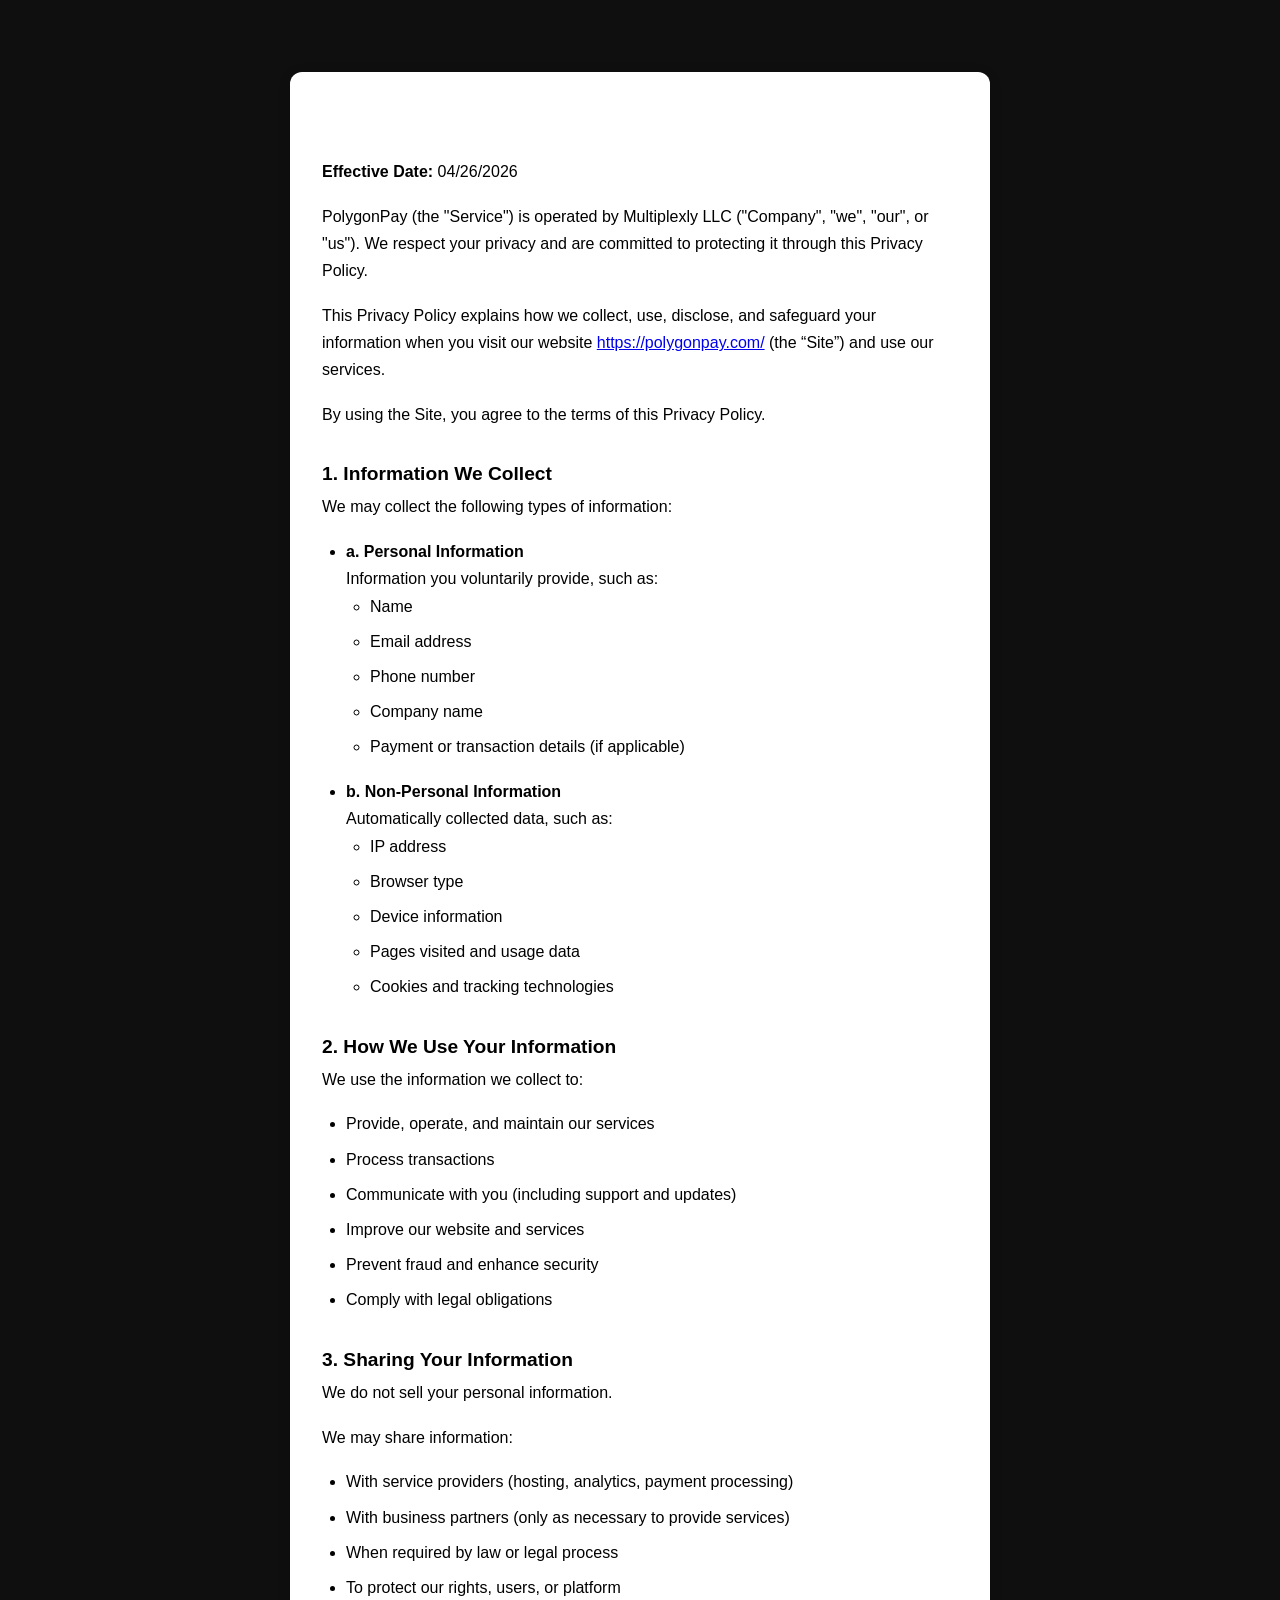
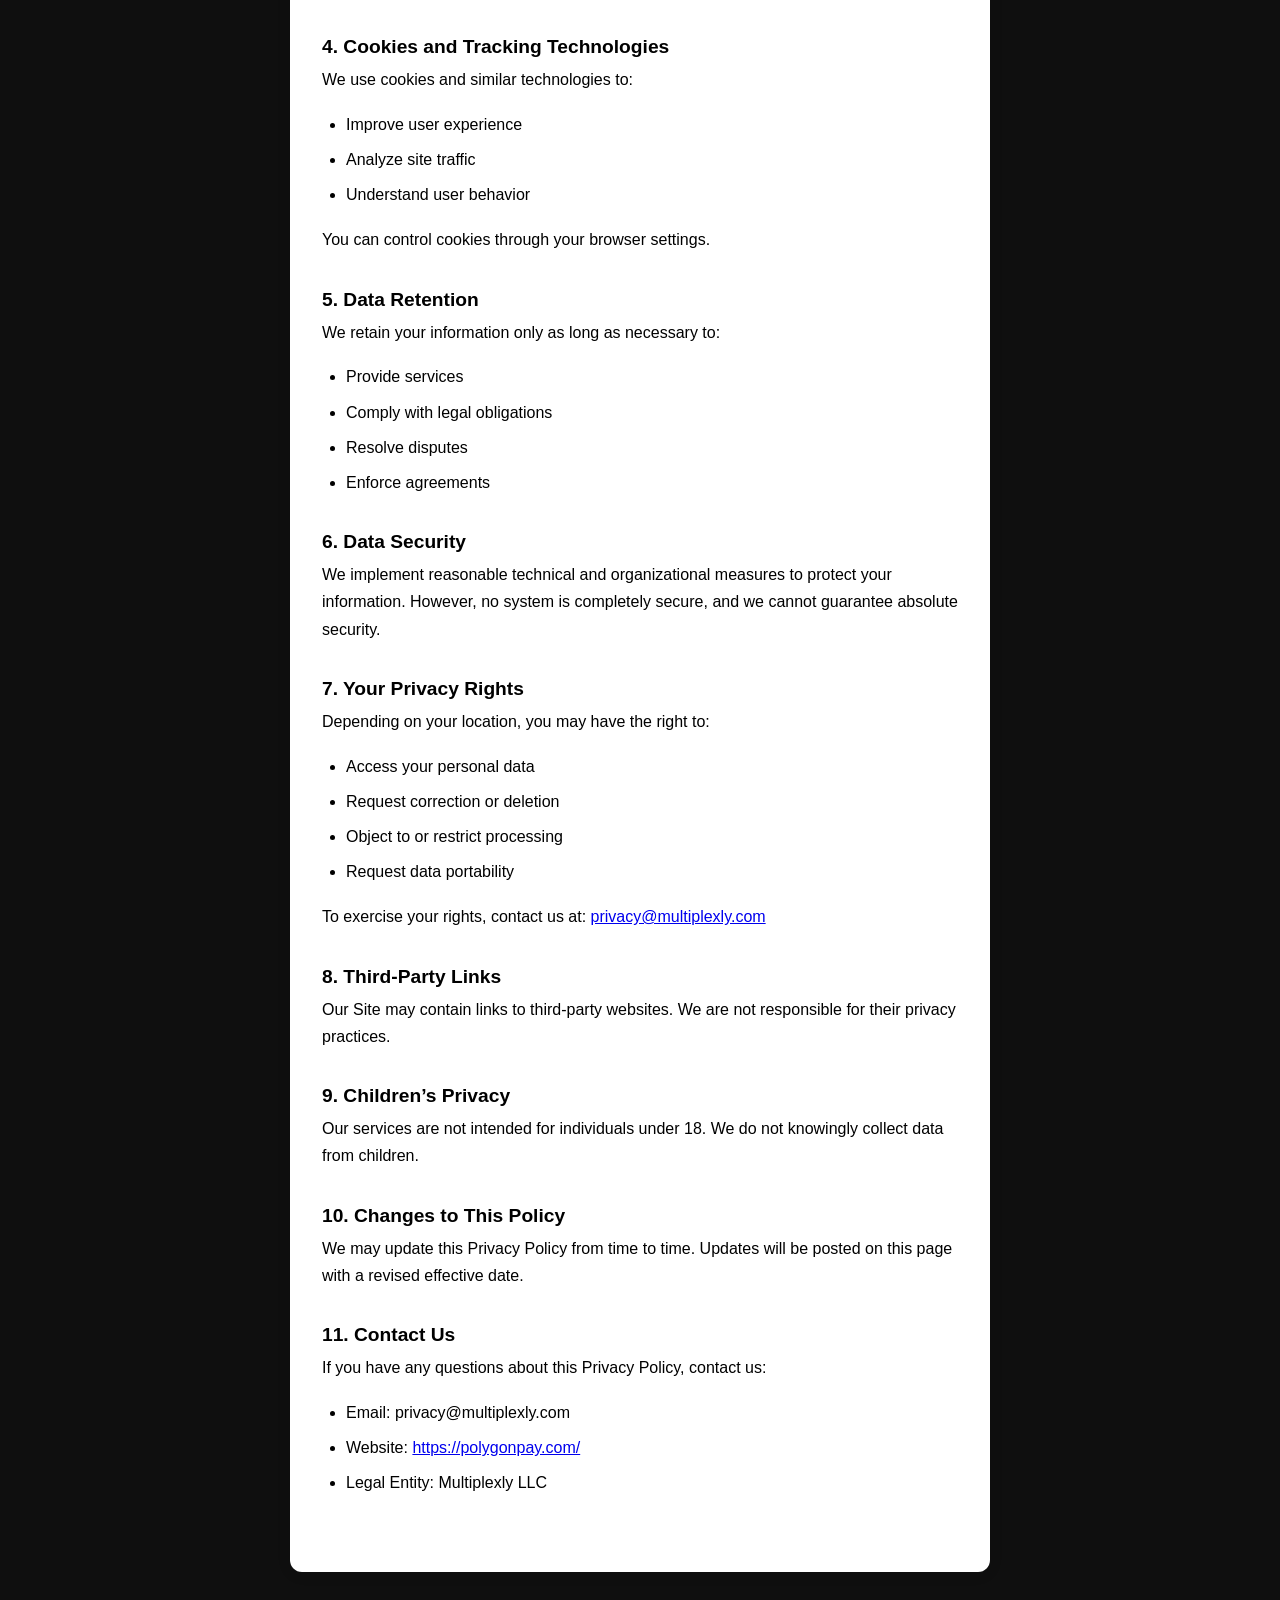
==== public/privacy-policy.html @ 552d6b1a "Fix footer link to Privacy Policy and add new Privacy Policy page Co-authored-by: Copilot <copilot@g" ====
<!DOCTYPE html>
<html lang="en">
<head>
  <meta charset="UTF-8">
  <meta name="viewport" content="width=device-width, initial-scale=1.0">
  <title>Privacy Policy — PolygonPay</title>
  <meta name="description" content="Privacy Policy for PolygonPay, a non-custodial Ethereum and Polygon wallet generator by Multiplexly LLC.">
  <link rel="stylesheet" href="styles.css">
  <style>
    .privacy-container { max-width: 700px; margin: 2.5rem auto; background: #fff; border-radius: 12px; box-shadow: 0 2px 16px #0001; padding: 2.5rem 2rem; color: #000; }
    .privacy-container h1 { font-size: 2.1rem; margin-bottom: 0.5rem; }
    .privacy-container h2 { font-size: 1.2rem; margin-top: 2rem; margin-bottom: 0.5rem; }
    .privacy-container p, .privacy-container ul { font-size: 1rem; line-height: 1.7; margin-bottom: 1.1rem; }
    .privacy-container ul { padding-left: 1.5rem; }
    .privacy-container li { margin-bottom: 0.5rem; }
    .privacy-section { margin-bottom: 2.2rem; }
    @media (max-width: 600px) { .privacy-container { padding: 1.2rem 0.5rem; } }
  </style>
</head>
<body>
  <div class="privacy-container">
    <h1>Privacy Policy</h1>
    <p><strong>Effective Date:</strong> 04/26/2026</p>
    <div class="privacy-section">
      <p>PolygonPay (the "Service") is operated by Multiplexly LLC ("Company", "we", "our", or "us"). We respect your privacy and are committed to protecting it through this Privacy Policy.</p>
      <p>This Privacy Policy explains how we collect, use, disclose, and safeguard your information when you visit our website <a href="https://polygonpay.com/" target="_blank" rel="noopener">https://polygonpay.com/</a> (the “Site”) and use our services.</p>
      <p>By using the Site, you agree to the terms of this Privacy Policy.</p>
    </div>
    <div class="privacy-section">
      <h2>1. Information We Collect</h2>
      <p>We may collect the following types of information:</p>
      <ul>
        <li><strong>a. Personal Information</strong><br>
          Information you voluntarily provide, such as:
          <ul>
            <li>Name</li>
            <li>Email address</li>
            <li>Phone number</li>
            <li>Company name</li>
            <li>Payment or transaction details (if applicable)</li>
          </ul>
        </li>
        <li><strong>b. Non-Personal Information</strong><br>
          Automatically collected data, such as:
          <ul>
            <li>IP address</li>
            <li>Browser type</li>
            <li>Device information</li>
            <li>Pages visited and usage data</li>
            <li>Cookies and tracking technologies</li>
          </ul>
        </li>
      </ul>
    </div>
    <div class="privacy-section">
      <h2>2. How We Use Your Information</h2>
      <p>We use the information we collect to:</p>
      <ul>
        <li>Provide, operate, and maintain our services</li>
        <li>Process transactions</li>
        <li>Communicate with you (including support and updates)</li>
        <li>Improve our website and services</li>
        <li>Prevent fraud and enhance security</li>
        <li>Comply with legal obligations</li>
      </ul>
    </div>
    <div class="privacy-section">
      <h2>3. Sharing Your Information</h2>
      <p>We do not sell your personal information.</p>
      <p>We may share information:</p>
      <ul>
        <li>With service providers (hosting, analytics, payment processing)</li>
        <li>With business partners (only as necessary to provide services)</li>
        <li>When required by law or legal process</li>
        <li>To protect our rights, users, or platform</li>
      </ul>
    </div>
    <div class="privacy-section">
      <h2>4. Cookies and Tracking Technologies</h2>
      <p>We use cookies and similar technologies to:</p>
      <ul>
        <li>Improve user experience</li>
        <li>Analyze site traffic</li>
        <li>Understand user behavior</li>
      </ul>
      <p>You can control cookies through your browser settings.</p>
    </div>
    <div class="privacy-section">
      <h2>5. Data Retention</h2>
      <p>We retain your information only as long as necessary to:</p>
      <ul>
        <li>Provide services</li>
        <li>Comply with legal obligations</li>
        <li>Resolve disputes</li>
        <li>Enforce agreements</li>
      </ul>
    </div>
    <div class="privacy-section">
      <h2>6. Data Security</h2>
      <p>We implement reasonable technical and organizational measures to protect your information. However, no system is completely secure, and we cannot guarantee absolute security.</p>
    </div>
    <div class="privacy-section">
      <h2>7. Your Privacy Rights</h2>
      <p>Depending on your location, you may have the right to:</p>
      <ul>
        <li>Access your personal data</li>
        <li>Request correction or deletion</li>
        <li>Object to or restrict processing</li>
        <li>Request data portability</li>
      </ul>
      <p>To exercise your rights, contact us at: <a href="mailto:privacy@multiplexly.com">privacy@multiplexly.com</a></p>
    </div>
    <div class="privacy-section">
      <h2>8. Third-Party Links</h2>
      <p>Our Site may contain links to third-party websites. We are not responsible for their privacy practices.</p>
    </div>
    <div class="privacy-section">
      <h2>9. Children’s Privacy</h2>
      <p>Our services are not intended for individuals under 18. We do not knowingly collect data from children.</p>
    </div>
    <div class="privacy-section">
      <h2>10. Changes to This Policy</h2>
      <p>We may update this Privacy Policy from time to time. Updates will be posted on this page with a revised effective date.</p>
    </div>
    <div class="privacy-section">
      <h2>11. Contact Us</h2>
      <p>If you have any questions about this Privacy Policy, contact us:</p>
      <ul>
        <li>Email: <a href="mailto:privacy@multiplexly.com"></a>privacy@multiplexly.com</a></li>
        <li>Website: <a href="https://polygonpay.com/" target="_blank" rel="noopener">https://polygonpay.com/</a></li>
        <li>Legal Entity: Multiplexly LLC</li>
      </ul>
    </div>
  </div>
</body>
</html>
---- public/styles.css ----
* {
        box-sizing: border-box;
        margin: 0;
        padding: 0;
    }

    body {
        font-family: 'Segoe UI', sans-serif;
        background: #0f0f0f;
        color: #e0e0e0;
        display: flex;
        flex-direction: column;
        justify-content: center;
        align-items: center;
        min-height: 100vh;
        padding: 2rem 1rem 4rem;
    }

    .card {
        background: #1a1a1a;
        border: 1px solid #2a2a2a;
        border-radius: 12px;
        padding: 2.5rem 2rem;
        width: 100%;
        max-width: 560px;
    }

    h1 {
        font-size: 1.4rem;
        margin-bottom: 0.4rem;
        color: #fff;
    }

    p.subtitle {
        font-size: 0.85rem;
        color: #888;
    }

    p.disclaimer {
        margin-top: 1.5rem;
        margin-bottom: 1.5rem;
        padding: 0.75rem 1rem;
        background: #2a1a00;
        border: 1px solid #7a4800;
        border-radius: 6px;
        font-size: 0.8rem;
        color: #f0a040;
    }

    button {
        width: 100%;
        padding: 0.75rem;
        background: #7b3fe4;
        color: #fff;
        border: none;
        border-radius: 8px;
        font-size: 1rem;
        cursor: pointer;
        transition: background 0.2s;
    }

    button:hover {
        background: #6530c2;
    }

    button:disabled {
        background: #444;
        cursor: not-allowed;
    }

    .result {
        margin-top: 1.5rem;
        display: none;
    }

    .field {
        margin-bottom: 1.2rem;
    }

    label {
        display: block;
        font-size: 0.75rem;
        text-transform: uppercase;
        letter-spacing: 0.08em;
        color: #888;
        margin-bottom: 0.4rem;
    }

    .value {
        background: #111;
        border: 1px solid #2a2a2a;
        border-radius: 6px;
        padding: 0.6rem 0.8rem;
        font-family: monospace;
        font-size: 0.82rem;
        word-break: break-all;
        overflow-wrap: break-word;
        white-space: normal;
        color: #c9b8ff;
        cursor: pointer;
        position: relative;
        transition: border-color 0.2s;
    }

    .value:hover {
        border-color: #7b3fe4;
    }

    .copy-hint {
        font-size: 0.7rem;
        color: #555;
        margin-top: 0.25rem;
    }

    .warning {
        margin-top: 1.5rem;
        padding: 0.75rem 1rem;
        background: #2a1a00;
        border: 1px solid #7a4800;
        border-radius: 6px;
        font-size: 0.8rem;
        color: #f0a040;
    }

    .error {
        margin-top: 1rem;
        color: #f06060;
        font-size: 0.85rem;
        display: none;
    }

    .btn-download {
        background: #1e3a2f;
        border: 1px solid #2e6b4f;
        color: #4caf87;
    }

    .btn-download:hover {
        background: #1a4d3a;
    }

    .btn-import {
        background: #1a2a3a;
        border: 1px solid #2e5080;
        color: #5aabf0;
    }

    .btn-import:hover {
        background: #1a3550;
    }

    .btn-row {
        display: flex;
        gap: 0.6rem;
        margin-top: 0.6rem;
    }

    .btn-row button {
        flex: 1;
        width: auto;
    }

    .import-section {
        margin-top: 1.5rem;
        border-top: 1px solid #2a2a2a;
        padding-top: 1.5rem;
    }

    .import-label {
        font-size: 0.8rem;
        color: #888;
        margin-bottom: 0.6rem;
    }

    .wallets-section {
        margin-top: 1.5rem;
        border-top: 1px solid #2a2a2a;
        padding-top: 1.5rem;
    }

    .wallets-header {
        display: flex;
        justify-content: space-between;
        align-items: center;
        font-size: 0.75rem;
        text-transform: uppercase;
        letter-spacing: 0.08em;
        color: #888;
        margin-bottom: 0.6rem;
    }

    .wallets-count {
        text-transform: none;
        letter-spacing: normal;
        color: #555;
    }

    .wallets-list {
        list-style: none;
        display: flex;
        flex-direction: column;
        gap: 0.4rem;
        max-height: 220px;
        overflow-y: auto;
    }

    .wallet-entry {
        display: flex;
        justify-content: space-between;
        align-items: center;
        background: #111;
        border: 1px solid #2a2a2a;
        border-radius: 6px;
        padding: 0.45rem 0.7rem;
        gap: 0.5rem;
    }

    .wallet-entry-info {
        display: flex;
        flex-direction: column;
        gap: 0.1rem;
        min-width: 0;
    }

    .wallet-entry-addr {
        font-family: monospace;
        font-size: 0.8rem;
        color: #c9b8ff;
    }

    .wallet-entry-date {
        font-size: 0.68rem;
        color: #555;
    }

    .wallet-entry-actions {
        display: flex;
        gap: 0.35rem;
        flex-shrink: 0;
    }

    .btn-sm {
        width: auto;
        padding: 0.25rem 0.55rem;
        font-size: 0.72rem;
        border-radius: 5px;
    }

    .btn-load-wallet {
        background: #1a2a3a;
        border: 1px solid #2e5080;
        color: #5aabf0;
    }

    .btn-load-wallet:hover {
        background: #1a3550;
    }

    .btn-delete-wallet {
        background: #2a1a1a;
        border: 1px solid #6a2a2a;
        color: #f06060;
    }

    .btn-delete-wallet:hover {
        background: #3a1a1a;
    }

    .faq-card {
        background: #1a1a1a;
        border: 1px solid #2a2a2a;
        border-radius: 12px;
        padding: 2rem;
        width: 100%;
        max-width: 560px;
        margin-top: 3rem;
    }

    .faq-heading {
        font-size: 1rem;
        color: #fff;
        margin-bottom: 1rem;
        text-transform: uppercase;
        letter-spacing: 0.08em;
    }

    .faq-item {
        border-top: 1px solid #2a2a2a;
    }

    .faq-item:last-child {
        border-bottom: 1px solid #2a2a2a;
    }

    .faq-question {
        cursor: pointer;
        padding: 0.75rem 0;
        font-size: 0.88rem;
        color: #c9b8ff;
        list-style: none;
        display: flex;
        justify-content: space-between;
        align-items: center;
        user-select: none;
    }

    .faq-question::-webkit-details-marker {
        display: none;
    }

    .faq-question::after {
        content: '+';
        font-size: 1.1rem;
        color: #555;
        flex-shrink: 0;
        margin-left: 0.75rem;
        transition: transform 0.2s;
    }

    details[open] .faq-question::after {
        content: '−';
    }

    .faq-answer {
        font-size: 0.82rem;
        color: #aaa;
        padding: 0 0 0.85rem 0;
        line-height: 1.6;
    }

    .site-footer {
        position: fixed;
        bottom: 0;
        left: 0;
        width: 100%;
        padding: 0.75rem 1rem;
        background: #0f0f0f;
        border-top: 1px solid #2a2a2a;
        display: flex;
        flex-direction: row;
        align-items: center;
        justify-content: center;
        gap: 1.25rem;
        flex-wrap: wrap;
        font-size: 0.78rem;
        color: #555;
        text-align: center;
        z-index: 100;
    }

    .footer-links {
        display: flex;
        gap: 1.25rem;
        flex-wrap: wrap;
        justify-content: center;
    }

    .footer-links a {
        color: #fff;
        text-decoration: none;
        transition: color 0.2s;
    }

    .footer-links a:hover {
        color: #c9b8ff;
    }

    .balance-section {
        margin-top: 1.25rem;
        border-top: 1px solid #2a2a2a;
        padding-top: 1rem;
    }

    .network-switcher {
        display: flex;
        border-radius: 8px;
        overflow: hidden;
        border: 1px solid #2a2a2a;
        margin-bottom: 0.85rem;
    }

    .btn-network {
        flex: 1;
        width: auto;
        padding: 0.45rem 0;
        border-radius: 0;
        border: none;
        background: #111;
        color: #888;
        font-size: 0.8rem;
        cursor: pointer;
        transition: background 0.15s, color 0.15s;
    }

    .btn-network + .btn-network {
        border-left: 1px solid #2a2a2a;
    }

    .btn-network.active {
        background: #7b3fe4;
        color: #fff;
    }

    .btn-network:hover:not(.active) {
        background: #1e1e1e;
        color: #ccc;
    }

    .token-switcher {
        display: flex;
        border-radius: 8px;
        overflow: hidden;
        border: 1px solid #2a2a2a;
        margin-bottom: 0.85rem;
    }

    .btn-token {
        flex: 1;
        width: auto;
        padding: 0.4rem 0;
        border-radius: 0;
        border: none;
        background: #111;
        color: #888;
        font-size: 0.78rem;
        cursor: pointer;
        transition: background 0.15s, color 0.15s;
    }

    .btn-token + .btn-token {
        border-left: 1px solid #2a2a2a;
    }

    .btn-token.active {
        background: #2a1f4a;
        color: #c9b8ff;
    }

    .btn-token:hover:not(.active) {
        background: #1e1e1e;
        color: #ccc;
    }

    .balance-row {
        display: flex;
        justify-content: space-between;
        align-items: center;
        font-size: 0.82rem;
    }

    .balance-label {
        color: #888;
        text-transform: uppercase;
        letter-spacing: 0.08em;
        font-size: 0.75rem;
    }

    .balance-value {
        font-family: monospace;
        color: #4caf87;
        font-size: 0.9rem;
    }

    .send-section {
        margin-top: 1.25rem;
        border-top: 1px solid #2a2a2a;
        padding-top: 1rem;
    }

    .send-heading {
        font-size: 0.75rem;
        text-transform: uppercase;
        letter-spacing: 0.08em;
        color: #888;
        margin-bottom: 0.75rem;
    }

    .send-input {
        width: 100%;
        background: #111;
        border: 1px solid #2a2a2a;
        border-radius: 6px;
        padding: 0.55rem 0.8rem;
        font-family: monospace;
        font-size: 0.82rem;
        color: #e0e0e0;
        outline: none;
        transition: border-color 0.2s;
    }

    .send-input:focus {
        border-color: #7b3fe4;
    }

    .btn-send {
        margin-top: 0.75rem;
        background: #7b3fe4;
        color: #fff;
        border: none;
    }

    .btn-send:hover {
        background: #6530c2;
    }

    .btn-buy {
        margin-top: 0.6rem;
        background: #1a3520;
        border: 1px solid #2e6b3a;
        color: #4cdf80;
    }

    .btn-buy:hover {
        background: #1e4528;
    }

    .send-status {
        margin-top: 0.6rem;
        font-size: 0.8rem;
        line-height: 1.5;
        display: block;
    }

    .send-status--error {
        color: #f06060;
    }

    .send-status--ok {
        color: #4caf87;
    }
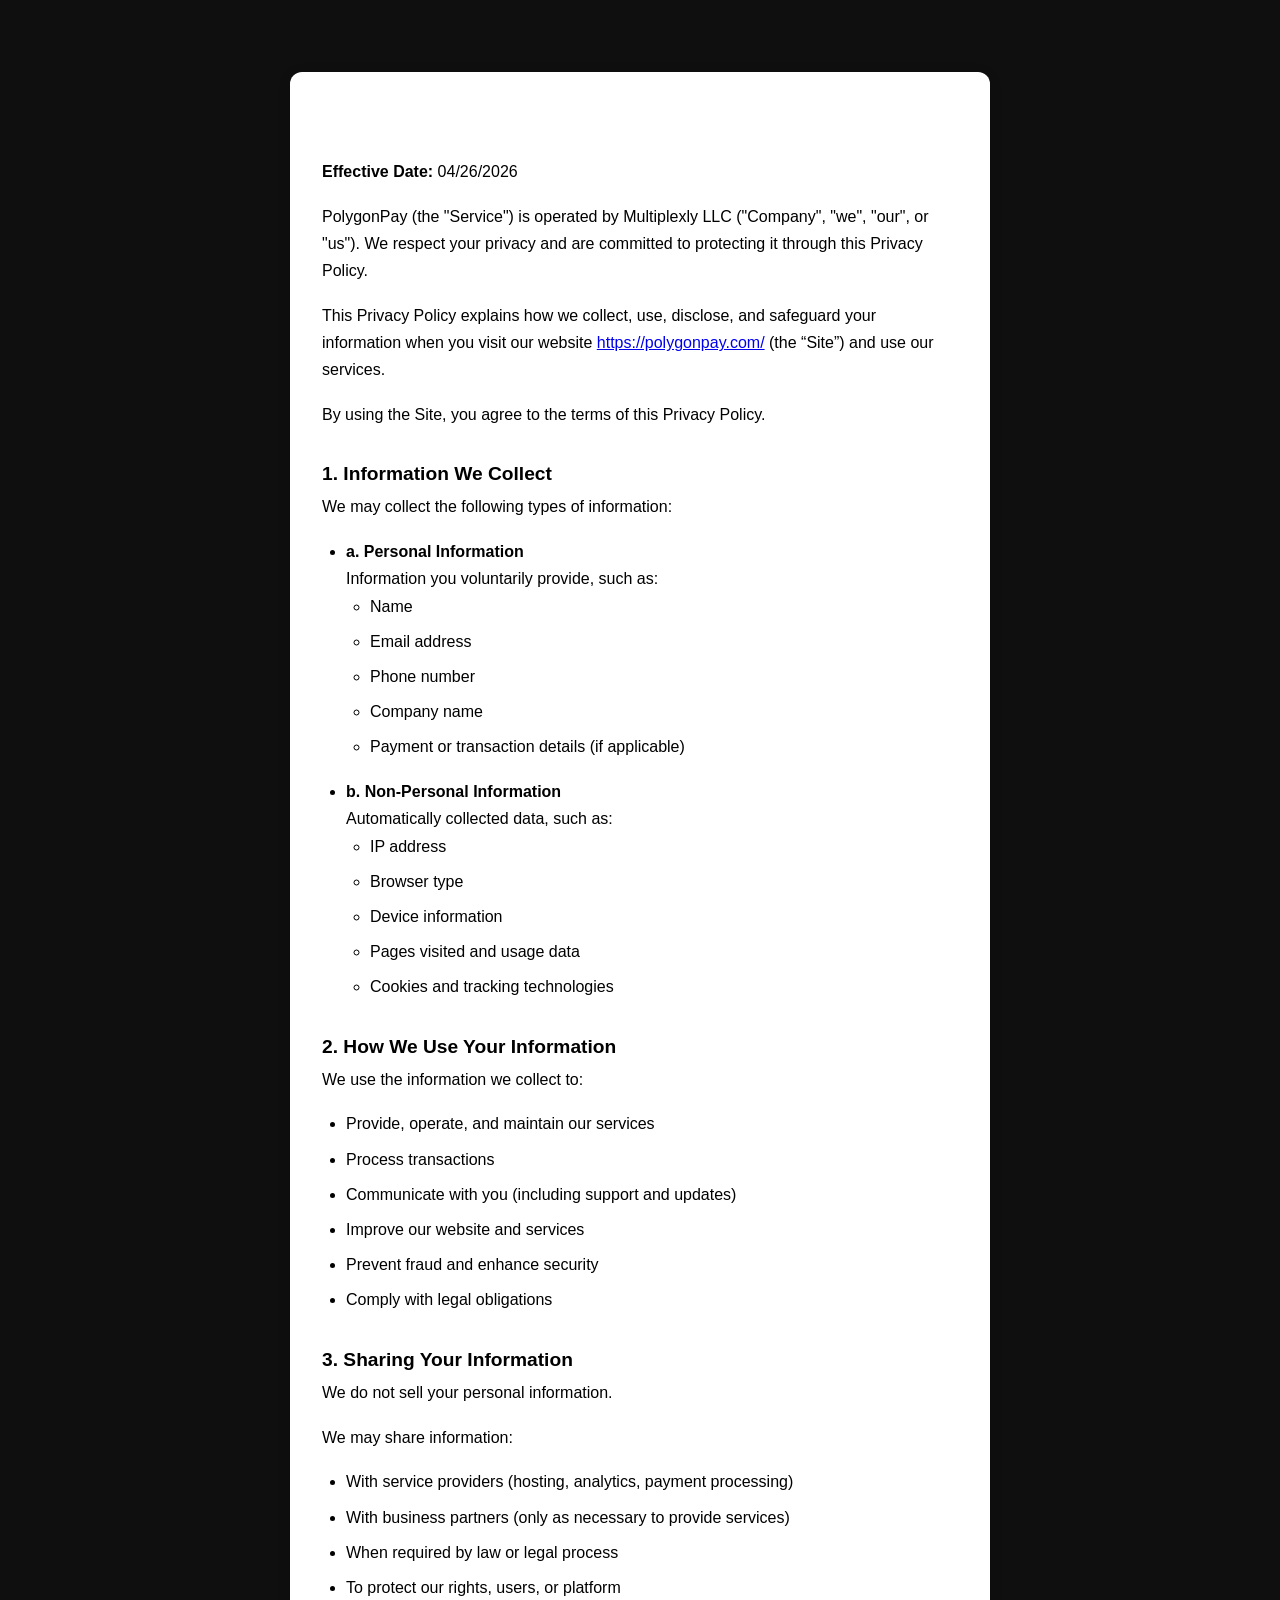
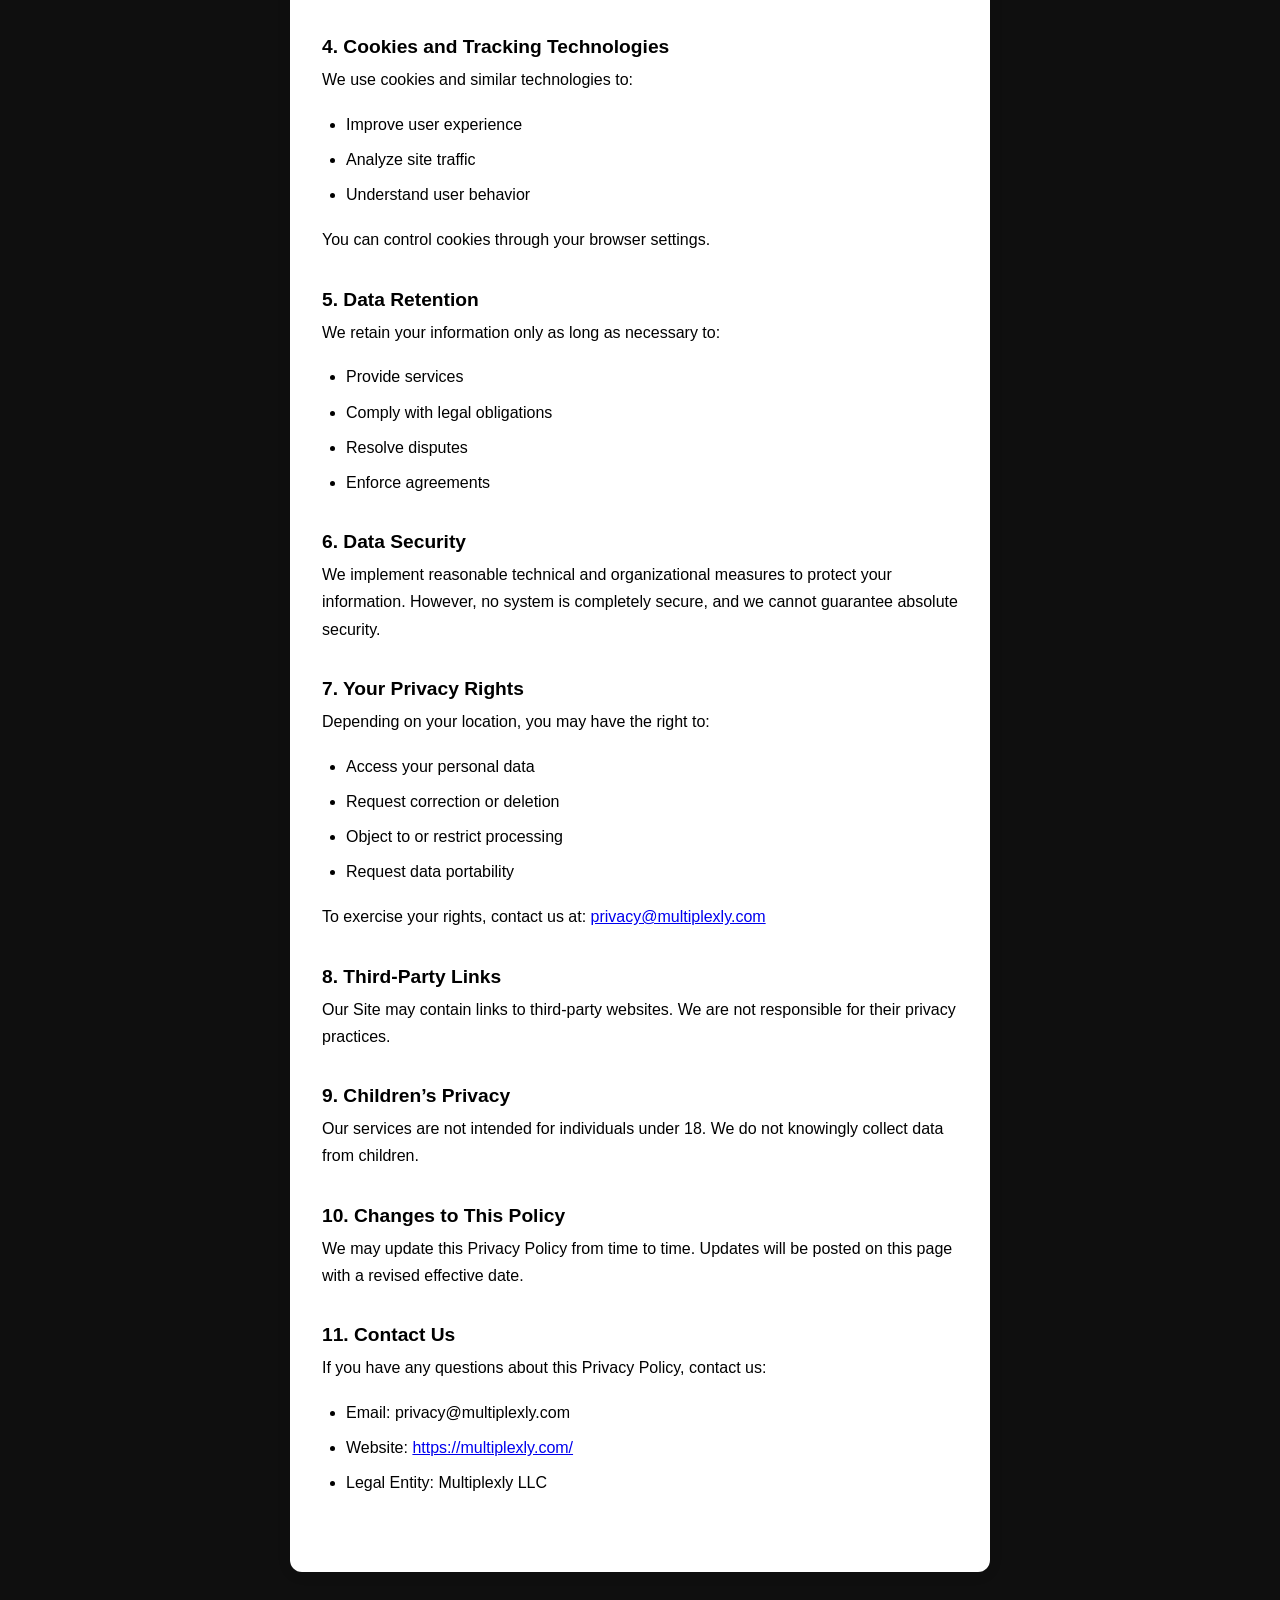
==== commit b8edcbf5: "Update website link in privacy policy to point to Multiplexly LLC" ====
--- a/public/privacy-policy.html
+++ b/public/privacy-policy.html
@@ -127,7 +127,7 @@
       <p>If you have any questions about this Privacy Policy, contact us:</p>
       <ul>
         <li>Email: <a href="mailto:privacy@multiplexly.com"></a>privacy@multiplexly.com</a></li>
-        <li>Website: <a href="https://polygonpay.com/" target="_blank" rel="noopener">https://polygonpay.com/</a></li>
+        <li>Website: <a href="https://multiplexly.com/" target="_blank" rel="noopener">https://multiplexly.com/</a></li>
         <li>Legal Entity: Multiplexly LLC</li>
       </ul>
     </div>
--- a/public/styles.css
+++ b/public/styles.css
@@ -1,8 +1,9 @@
-    * {
+* {
         box-sizing: border-box;
         margin: 0;
         padding: 0;
     }
+
 
     body {
         font-family: 'Segoe UI', sans-serif;
@@ -15,6 +16,8 @@
         min-height: 100vh;
         padding: 2rem 1rem 4rem;
     }
+
+
 
     .card {
         background: #1a1a1a;
@@ -343,7 +346,7 @@
         gap: 1.25rem;
         flex-wrap: wrap;
         font-size: 0.78rem;
-        color: #555;
+        color: #ffffff;
         text-align: center;
         z-index: 100;
     }
@@ -514,6 +517,21 @@
         background: #1e4528;
     }
 
+    .btn-sell {
+        margin-top: 0.6rem;
+        background: #351a1a;
+        border: 1px solid #6b2e2e;
+        color: #ff6f6f;
+        width: 100%;
+        border-radius: 8px;
+        font-size: 1rem;
+        transition: background 0.2s;
+    }
+
+    .btn-sell:hover {
+        background: #451e1e;
+    }
+
     .send-status {
         margin-top: 0.6rem;
         font-size: 0.8rem;
@@ -527,4 +545,4 @@
 
     .send-status--ok {
         color: #4caf87;
-    }+    }
